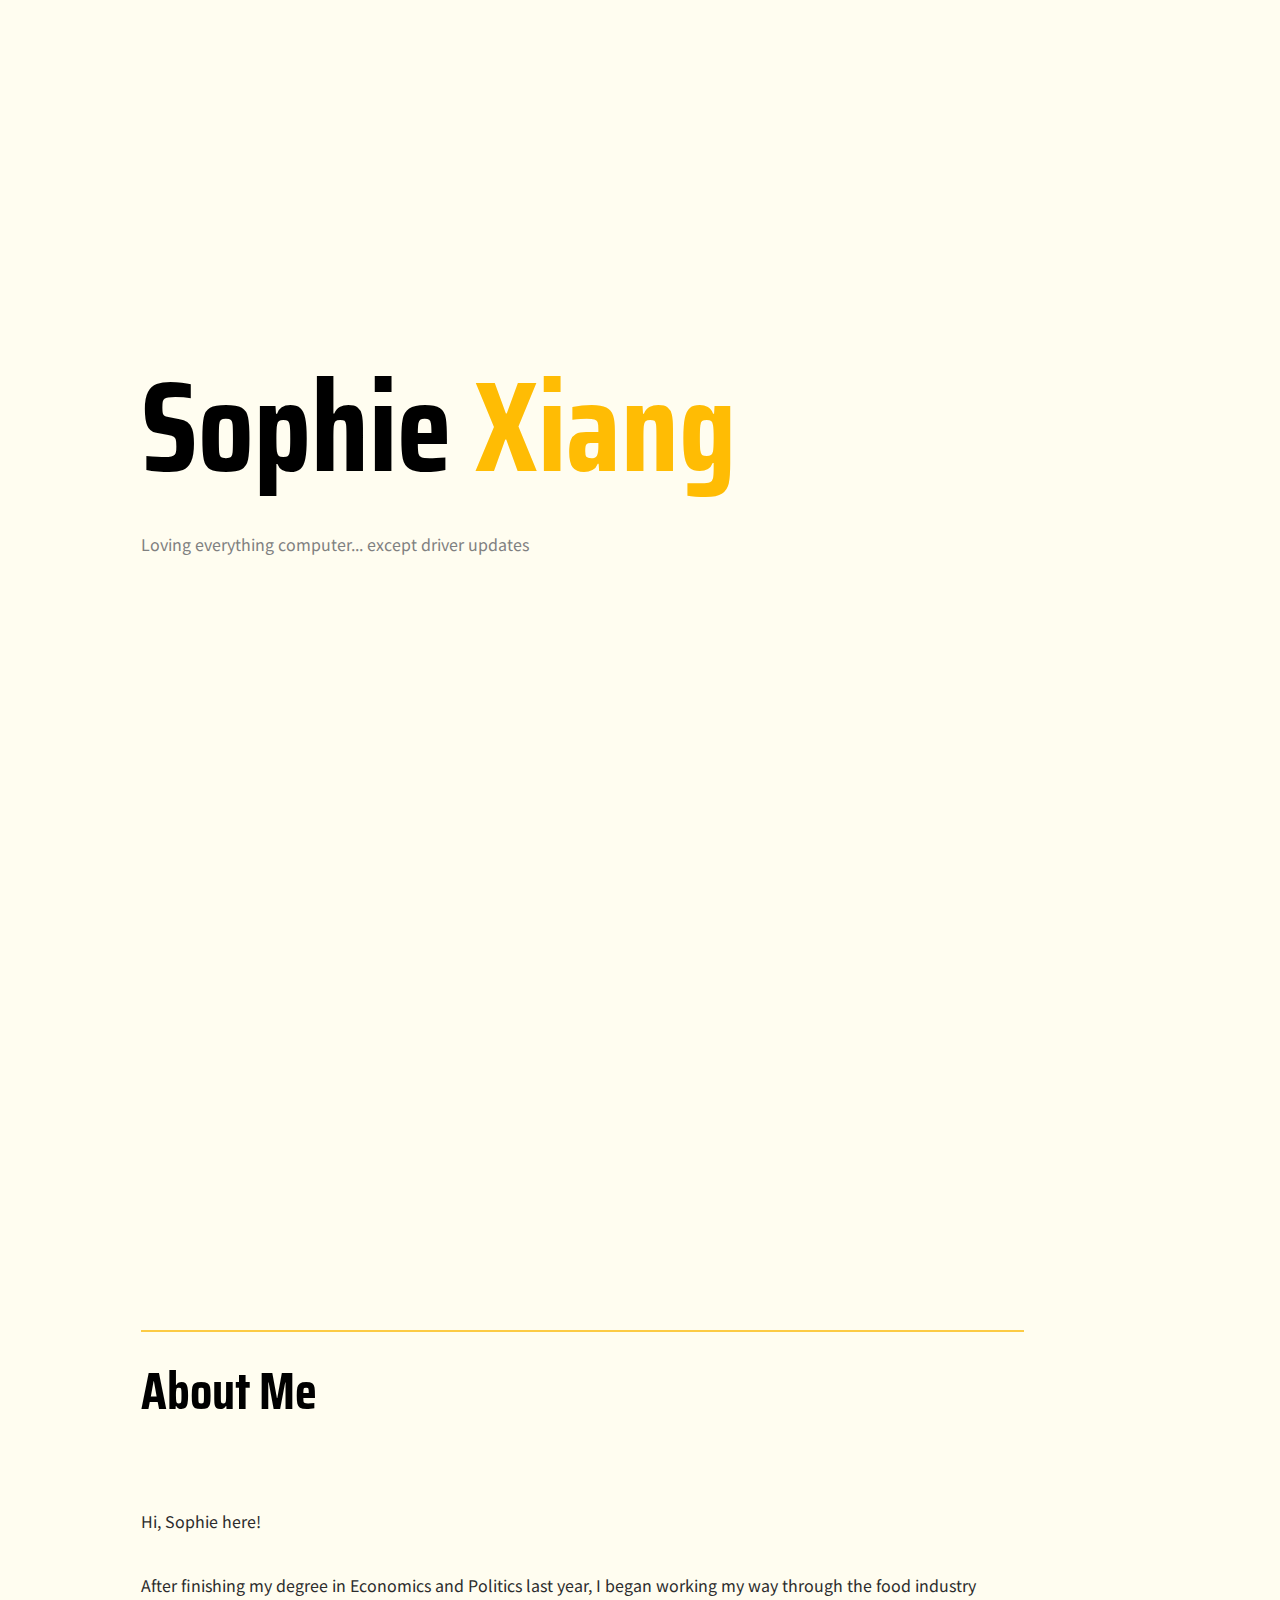
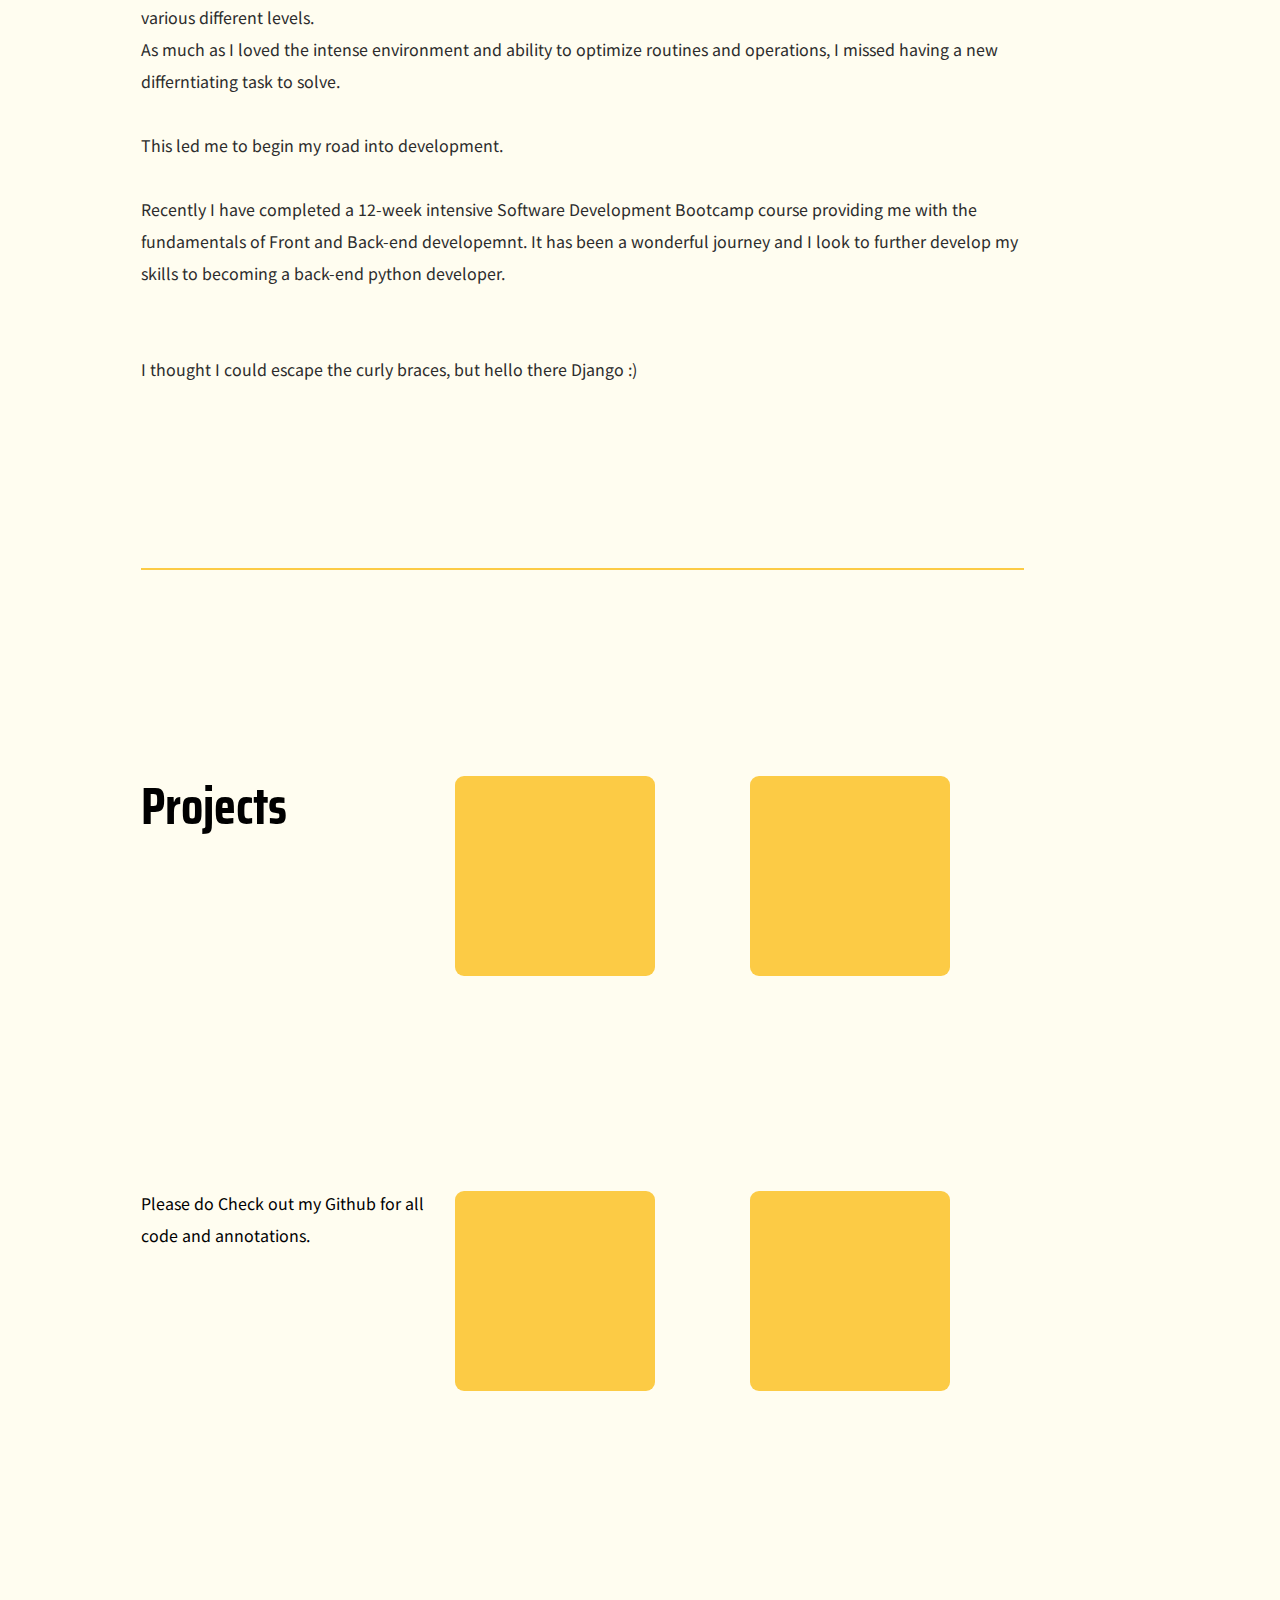
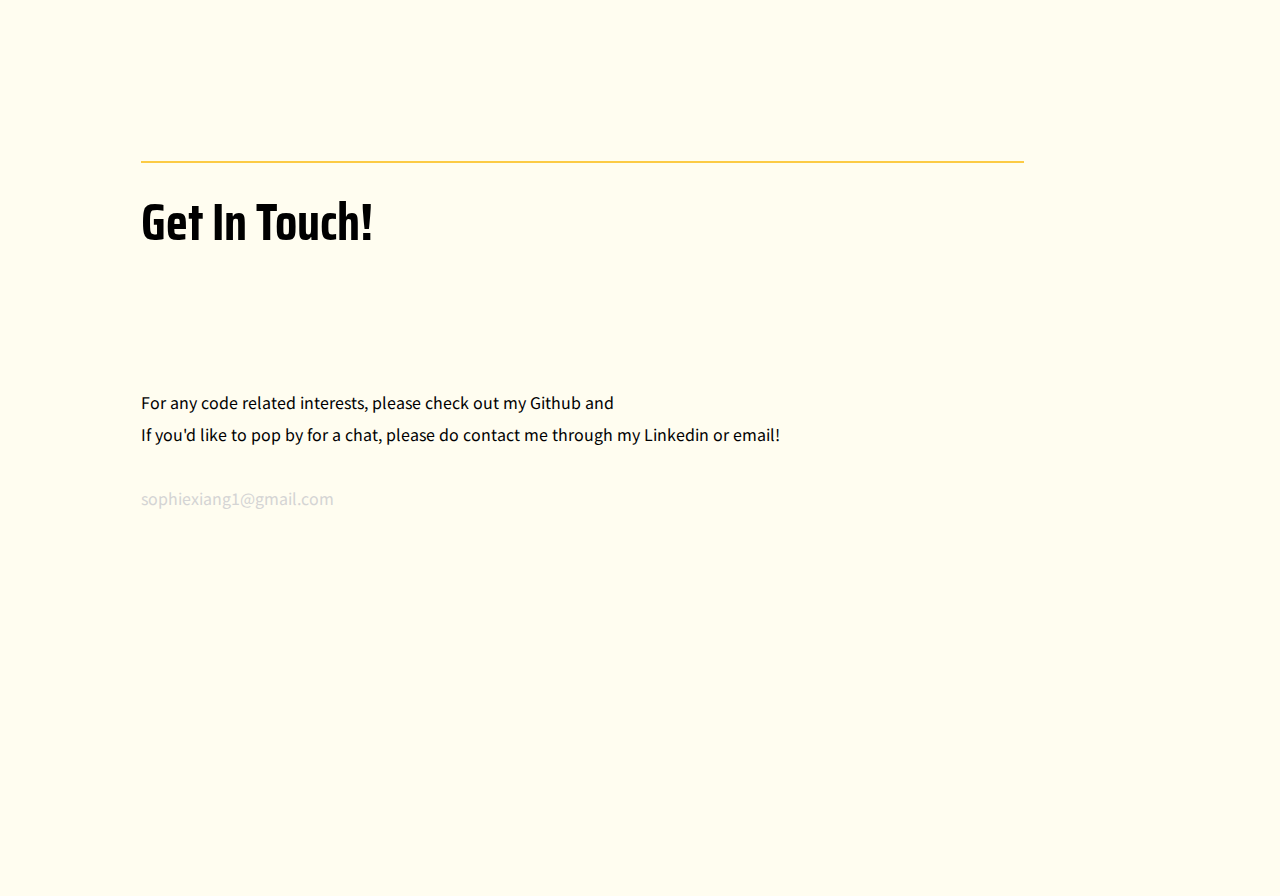
==== index.html @ 94f5b3d6 "Add files via upload" ====
<!DOCTYPE html>
<html lang="en">
<head>
  <meta charset="UTF-8">
  <meta http-equiv="X-UA-Compatible" content="IE=edge">
  <meta name="viewport" content="width=device-width, initial-scale=1.0">
  <link rel="preconnect" href="https://fonts.googleapis.com">
  <link rel="preconnect" href="https://fonts.gstatic.com" crossorigin>
  <link href="https://fonts.googleapis.com/css2?family=Noto+Sans+JP&display=swap" rel="stylesheet">
  <link rel="stylesheet" href="Gitweb.css">
  <link rel="stylesheet" href="https://cdnjs.cloudflare.com/ajax/libs/font-awesome/4.7.0/css/font-awesome.min.css">
  <link href="https://fonts.googleapis.com/css2?family=Saira+Condensed:wght@600&display=swap" rel="stylesheet">
  <title>Sophie Xiang</title>
  <script src = "GitWeb.js"></script>
  <script src="https://smtpjs.com/v3/smtp.js"></script>
</head>

<body>  
  <!--<img src="/Media/Web_software_developer.gif" alt="Websoftware-developer.gif" id="hero"> -->
 
  
  <div id = sidenav>
        <div id = "Empty"></div>
        <a href="#Home-Page" class="menu-icons"><i class="fa fa-home"></i></a>  
        <a href="#About-me" class="menu-icons"><i class="fa fa-qq"></i></a> 
        <a href="#Projects" class="menu-icons"><i class="fa fa-code"></i></a>  
        <a href="#Contact" class="menu-icons"><i class = "fa fa-pencil-square-o"></i></a> 
      
      <div class = "URL-Box">
        <a href ="https://www.linkedin.com/in/sophie-xiang-8aabb31b2/ " class="Url-links" id = "Linkedin" target=”_blank”>
          <img src="Media/LI_In_Bug2.png" alt="Linkedinlogo" >
        </a>
        <a href ="https://github.com/Boredouse" class ="Url-links" target=”_blank”>
          <img src="Media/GitHub_Mark_Light_32px.png" alt="GitHub_Mark_Light_32px.png" >
        </a>
      </div>
  </div>


  <div class="Main-body">
    <div class="blink" id="Home-Page">
      <h1 id ="main-title">Sophie <span id ="last-name">Xiang</span></h1>
      <p class = "subtitle"> Loving everything computer... except driver updates</p>
    </div>


    <div id="About-me">
      <!--<img src="#" alt="#" id ="Photo">-->
      <span class = "title"><h1>About Me</h1></span>
      <p class = "textc">
      </br>
      </br>
      Hi, Sophie here! 
      <br><br>
      After finishing my degree in Economics and Politics last year, I began working my way through the food industry various different levels.<br>
      As much as I loved the intense environment and ability to optimize routines and operations, I missed having a new differntiating task to solve.
      <br><br>
      This led me to begin my road into development.
      <br><br>
      Recently I have completed a 12-week intensive Software Development Bootcamp course providing me with the fundamentals of Front and Back-end developemnt.  
      
      It has been a wonderful journey and I look to further develop my skills to becoming a back-end python developer.
      <br><br><br>
      I thought I could escape the curly braces, but hello there Django :)

     </p>

  </div>
      
  
  
  
  <div id="Projects-Container">
    <span id = "Projects" class = "title" ><h1>Projects</h1></span>
    <a href="https://sophiex.uk/Digital-Clock/" class="Project-Items"><img src = "DigitalClock.png" alt =""> </a>
    <a href="" class="Project-Items"></a>
    <p>Please do Check out my Github for all code and annotations.</p>
    <a href="" class="Project-Items"> </a>
    <a href="" class="Project-Items"></a>
    
  </div>


  <div id="Contact">
     <span class = "title"><h1>Get In Touch!</h1></span>
      <br><br><br>
     <p>
      For any code related interests, please check out my Github and  <br>
      If you'd like to pop by for a chat, please do contact me through my Linkedin or email! <br><br>
      <a href = "mailto: sophiexiang1@gmail.com" class = "subtitle2">sophiexiang1@gmail.com</a>

     </p>
    


   <!-- <form onsubmit = "SendEmail(); reset(); return false">      
      <input name="name" type="text" class="feedback-input" placeholder="Name" required/>   
      <input name="email" type="text" class="feedback-input" placeholder="Email" required />
      <textarea name="text" class="feedback-input" placeholder=":)"></textarea>
      <input type="submit" value="SUBMIT"/>
    </form>
    </form>
  -->

</div>
  </div>


</body>
</html>
---- Gitweb.css ----
body{
  font-family: 'Noto Sans JP', sans-serif !important;
  padding: 0px 0px 0px 0px;
  margin:0px 0px 0px 0px;
  background:#fffdf0;
  overflow-x: hidden;
  line-height: 200%;
}


/* Nav section */ 


#sidenav{
  justify-content: space-evenly;
  background-color: transparent;
  padding-top: 20px;
  height: 100%;
  width: 5%;
  position: fixed;
  top:0;
  left:0;
  background:#f7c439; /* #f1ca5f*/
  overflow:hidden;
  text-decoration: none;
  text-align: center;
  color:white;
  z-index: 0;
  /* transition: 1s;
  transform: translateX(-100%); /* Use 100% */
  
}

.menu-icons{
  margin-top: 60px;
  padding: 10px 10px 10px 10px;
  font-size: 17px;
  color: #818181;
  display: block;
  color:white;
  transition: transform .2s;

}
#Empty{
  padding-top:70px;
}
.menu-icons:hover {
  cursor: pointer;
  transform:scale(1.2);
}

#first{
  margin-top: 100px;
}

.URL-Box {
  padding-top: 300px;
  padding-bottom: 0px;
}



/* #linkedin{
  -webkit-filter: invert(100%); 
  
} */

/* scroll bar */ 

::-webkit-scrollbar {
  width: 10px;
}

::-webkit-scrollbar-track {
  box-shadow: inset 0 0 5px grey;
  border-radius: 7px;
}

::-webkit-scrollbar-thumb {
  background: rgb(209, 209, 209); 
  border-radius: 10px;
}

::-webkit-scrollbar-thumb:hover {
  background:rgb(185, 185, 185); 
} 

/* Main section */

.Main-body{
  margin-left: 14%;
  margin-right: 9%;
  background-color: transparent;
  height: 230vh;
  padding-left: 11%;
  padding-right: 11%;
  padding-top: 4%;

}

.Main-body > * {
  height: 40%;
  margin-bottom: 20%;
  margin-top: 20%;
  padding-top: 1%;
  
}


.textc {
  color: #2c2c2c;
  font-size: 1em;
}

/* Home Page */

#Home-Page {
 margin-top: 30%;
}

#main-title{
  font-size: 8em;
  font-family: 'Saira Condensed', sans-serif !important;

}

#last-name{
  color:#ffbc04;
}

.subtitle{
  color:grey;
}
.subtitle2{
  color:rgb(212, 212, 212);
  text-decoration:dotted;
}

.title {
  font-size:2vmax;
  color:#000000;
  font-family: 'Saira Condensed', sans-serif !important;
}

/* About me */
#About-me {
  border-top: 2px solid rgb(252, 203, 69);
  border-bottom: 2px solid rgb(252, 203, 69);
}

#Photo{
  position:absolute;
  height:70%;
  width: 25%;
}



/* Projects */

#Projects{
 
}

#Projects-Container {
  display: grid;
  gap: 3px;
  grid-template-columns: repeat(3, 33%);


}

.Project-Items{
  background-color:rgb(255, 217, 112);
  transition: transform .2s;
  margin:20px;
  border-radius: 9px;
  text-decoration:none;
  max-height: 300px;
  max-width: 300px;
  text-decoration: none;
  text-align: center;

}

.Project-Items:nth-child(4){
  visibility: hidden;
}

.Project-Items:hover{
    transform: scale(1.2);
    box-shadow: 2px 5px #ffffff;
}




/* Contact Me*/
#Contact {
  border-top: 2px solid rgb(252, 203, 69);
  height: 35%;
  
}

#Contact.title{
  text-align: center;
}

/* .feedback-input {
  color:rgb(0, 0, 0);
  font-weight:500;
  font-size: 18px;
  border-radius: 5px;
  line-height: 22px;
  background-color: transparent;
  border:2px solid rgb(252, 203, 69);
  transition: all 0.3s;
  padding: 13px;
  margin-bottom: 15px;
  width:100%;
  box-sizing: border-box;
  outline:0;
}

.feedback-input:focus { border:2px solid rgb(252, 203, 69) }

textarea {
  height: 150px;image.pngimage.png
  line-height: 150%;
  resize:vertical;
}

[type="submit"] {
  width: 100%;
  background:rgb(255, 211, 88);
  border-radius:5px;
  border:0;
  cursor:pointer;
  color:white;
  font-size:24px;
  padding-top:10px;
  padding-bottom:10px;
  transition: all 0.3s;
  margin-top:-4px;
  font-weight:700;
}
[type="submit"]:hover { background:rgb(255, 195, 31) }

*/

@media screen and (max-width: 1280px ),
       screen and (max-height: 800px) {
   
  #sidenav{
    position: absolute;
    left: -15%;
  }
  .Main-body{
    margin-left: 0%;
  }
  .Project-Items{
    background-color:rgb(252, 203, 69);
    transition: transform .2s;
    margin:20px;
    border-radius: 9px;
    text-decoration:none;
    min-height:100px;
    min-width:100px;
    max-height: 200px;
    max-width: 200px;
  
  
  }

  }
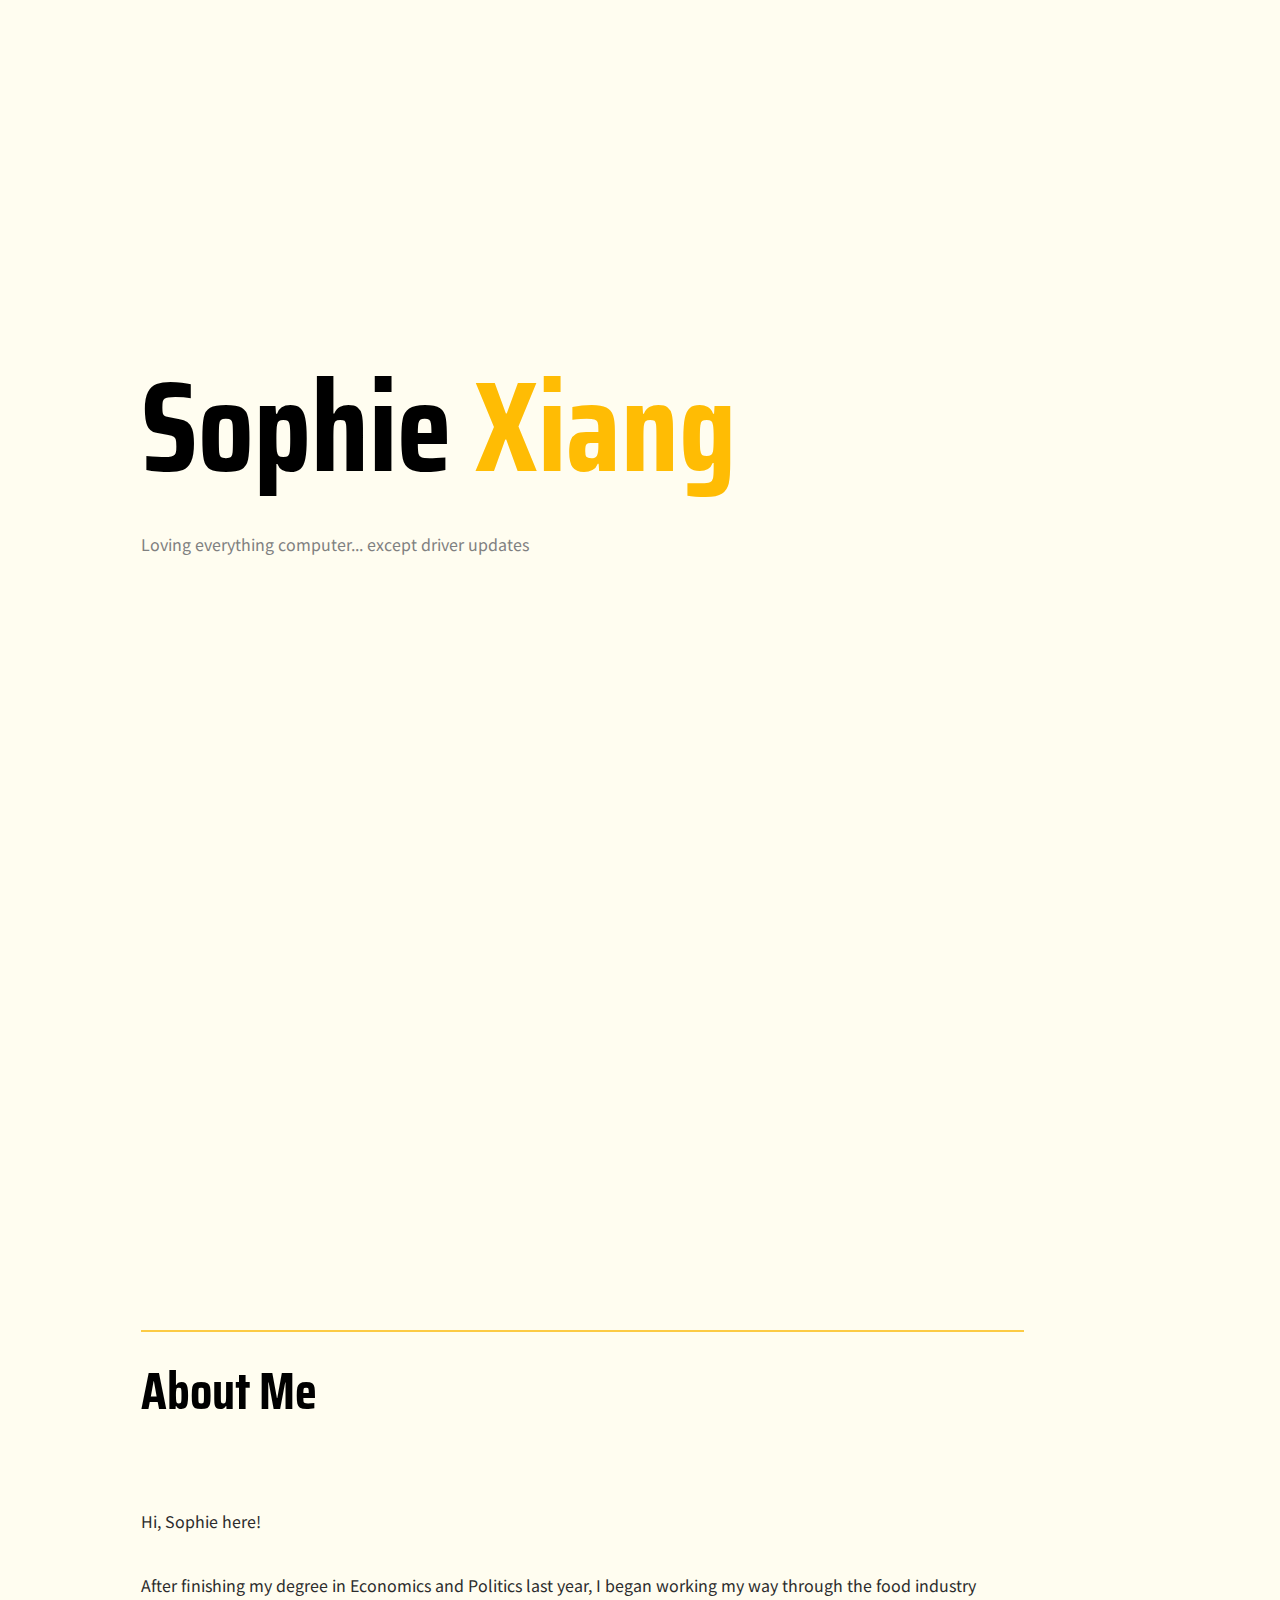
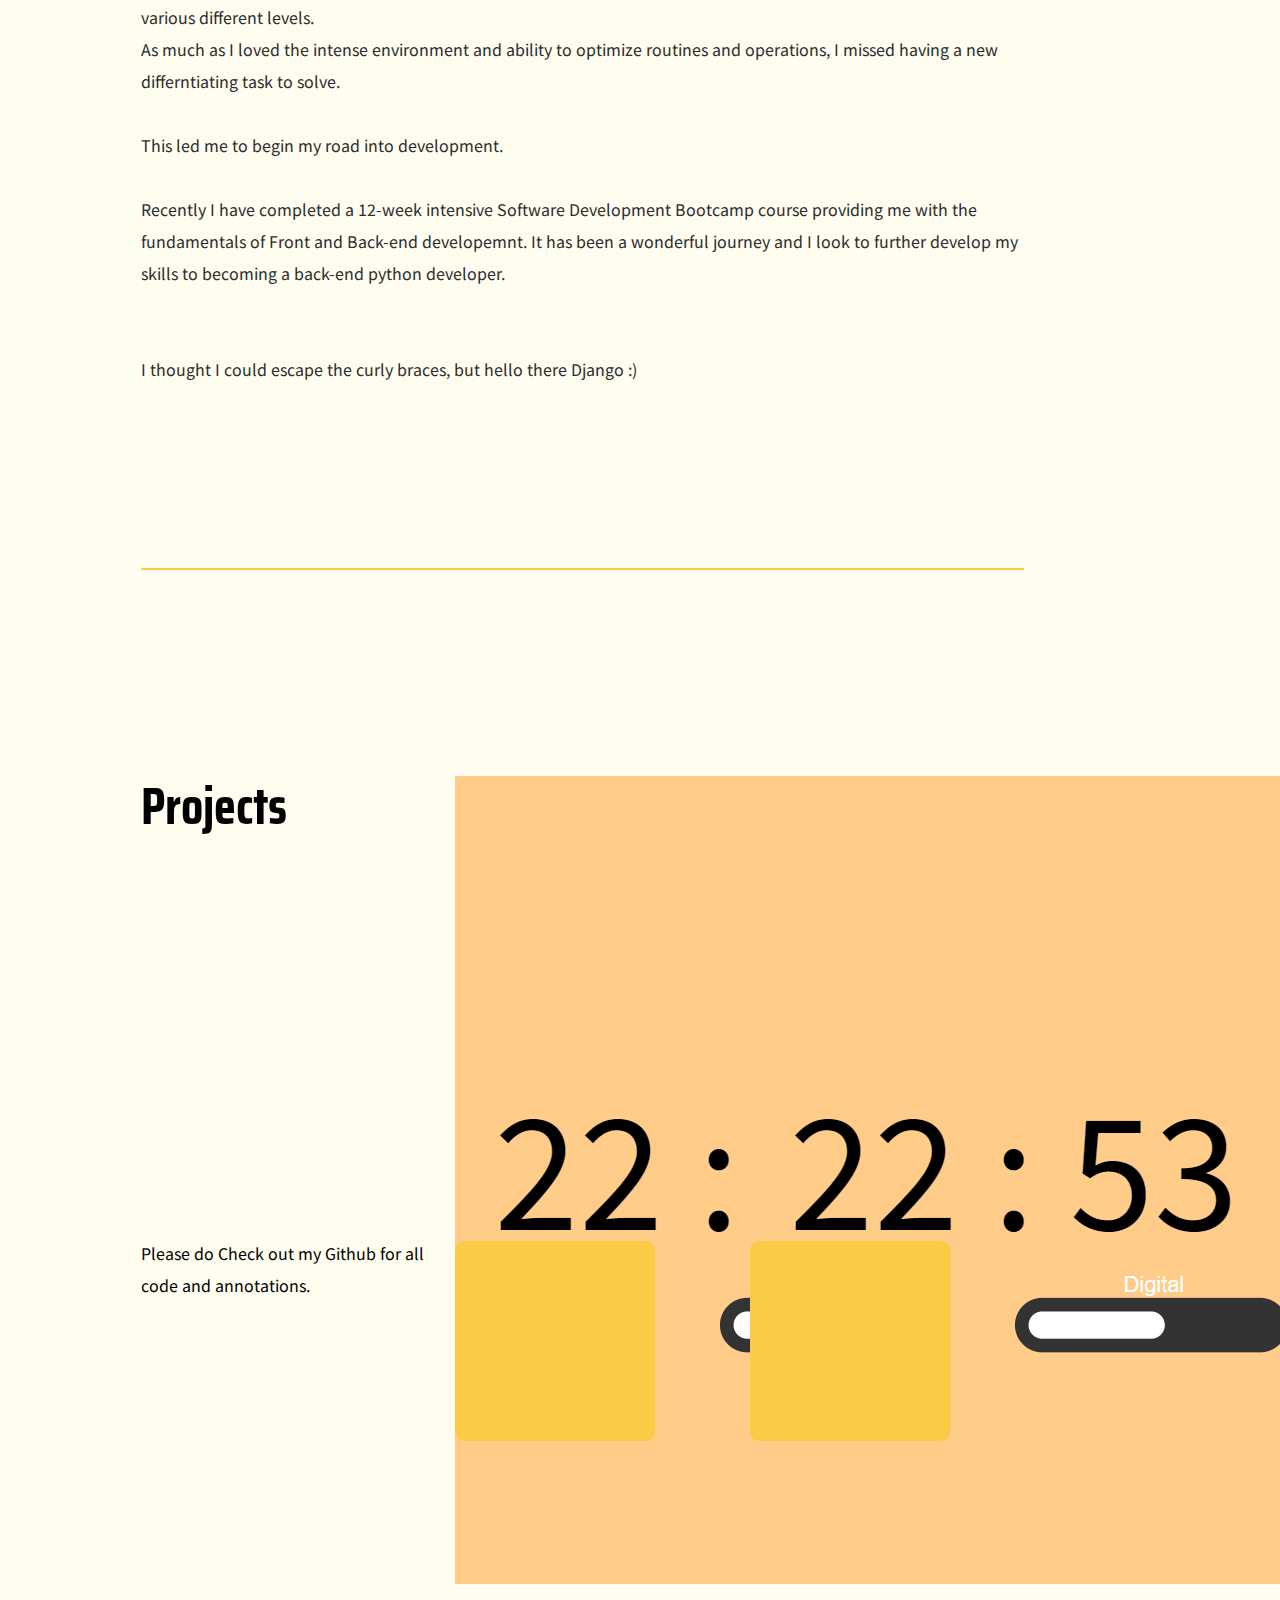
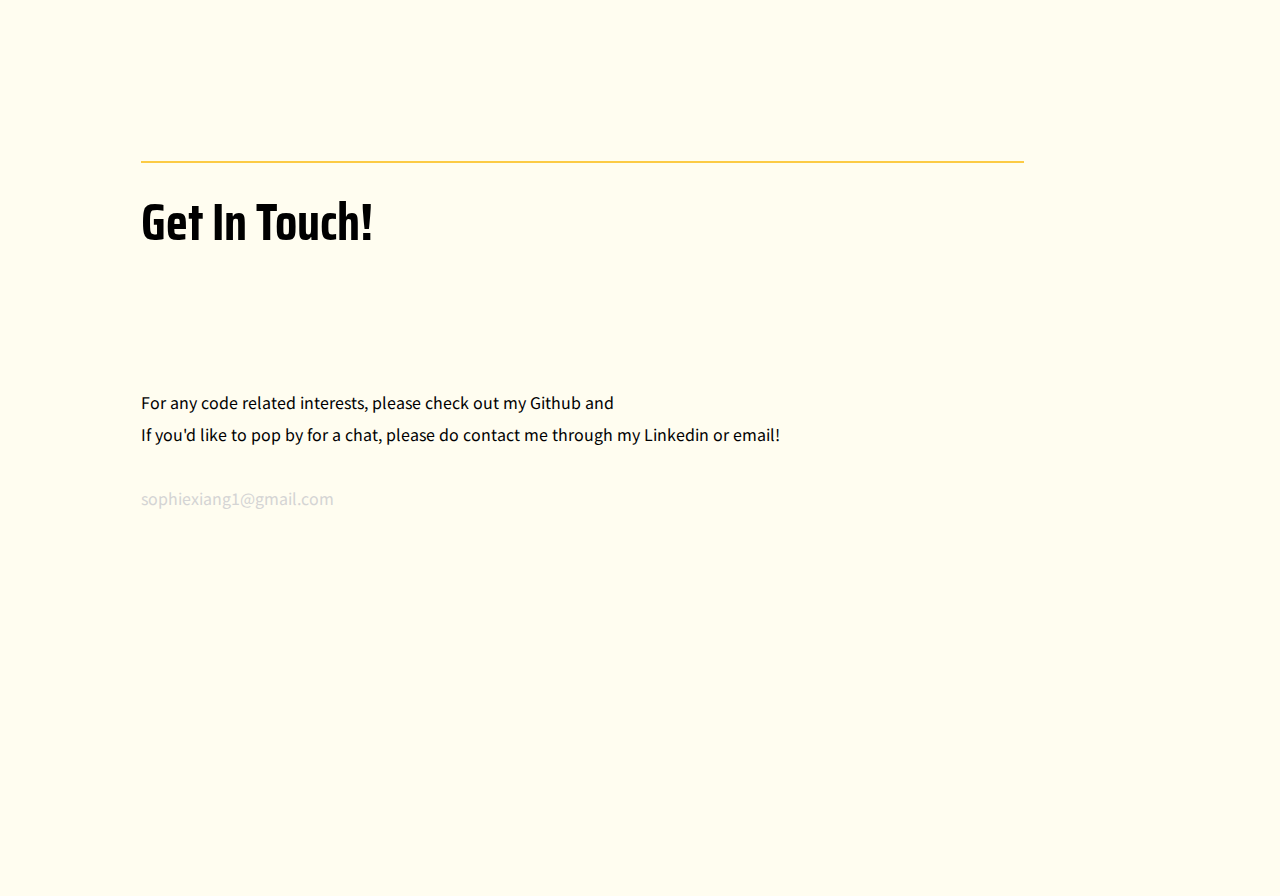
==== commit f97fdebb: "Update index.html" ====
--- a/index.html
+++ b/index.html
@@ -73,7 +73,7 @@
   <div id="Projects-Container">
     <span id = "Projects" class = "title" ><h1>Projects</h1></span>
     <a href="https://sophiex.uk/Digital-Clock/" class="Project-Items"><img src = "DigitalClock.png" alt =""> </a>
-    <a href="" class="Project-Items"></a>
+    <a href="" class="Project-Items"><img src = "DigitalClock.png" alt ="ExpTracker.png"></a>
     <p>Please do Check out my Github for all code and annotations.</p>
     <a href="" class="Project-Items"> </a>
     <a href="" class="Project-Items"></a>
@@ -107,4 +107,4 @@
 
 
 </body>
-</html>+</html>
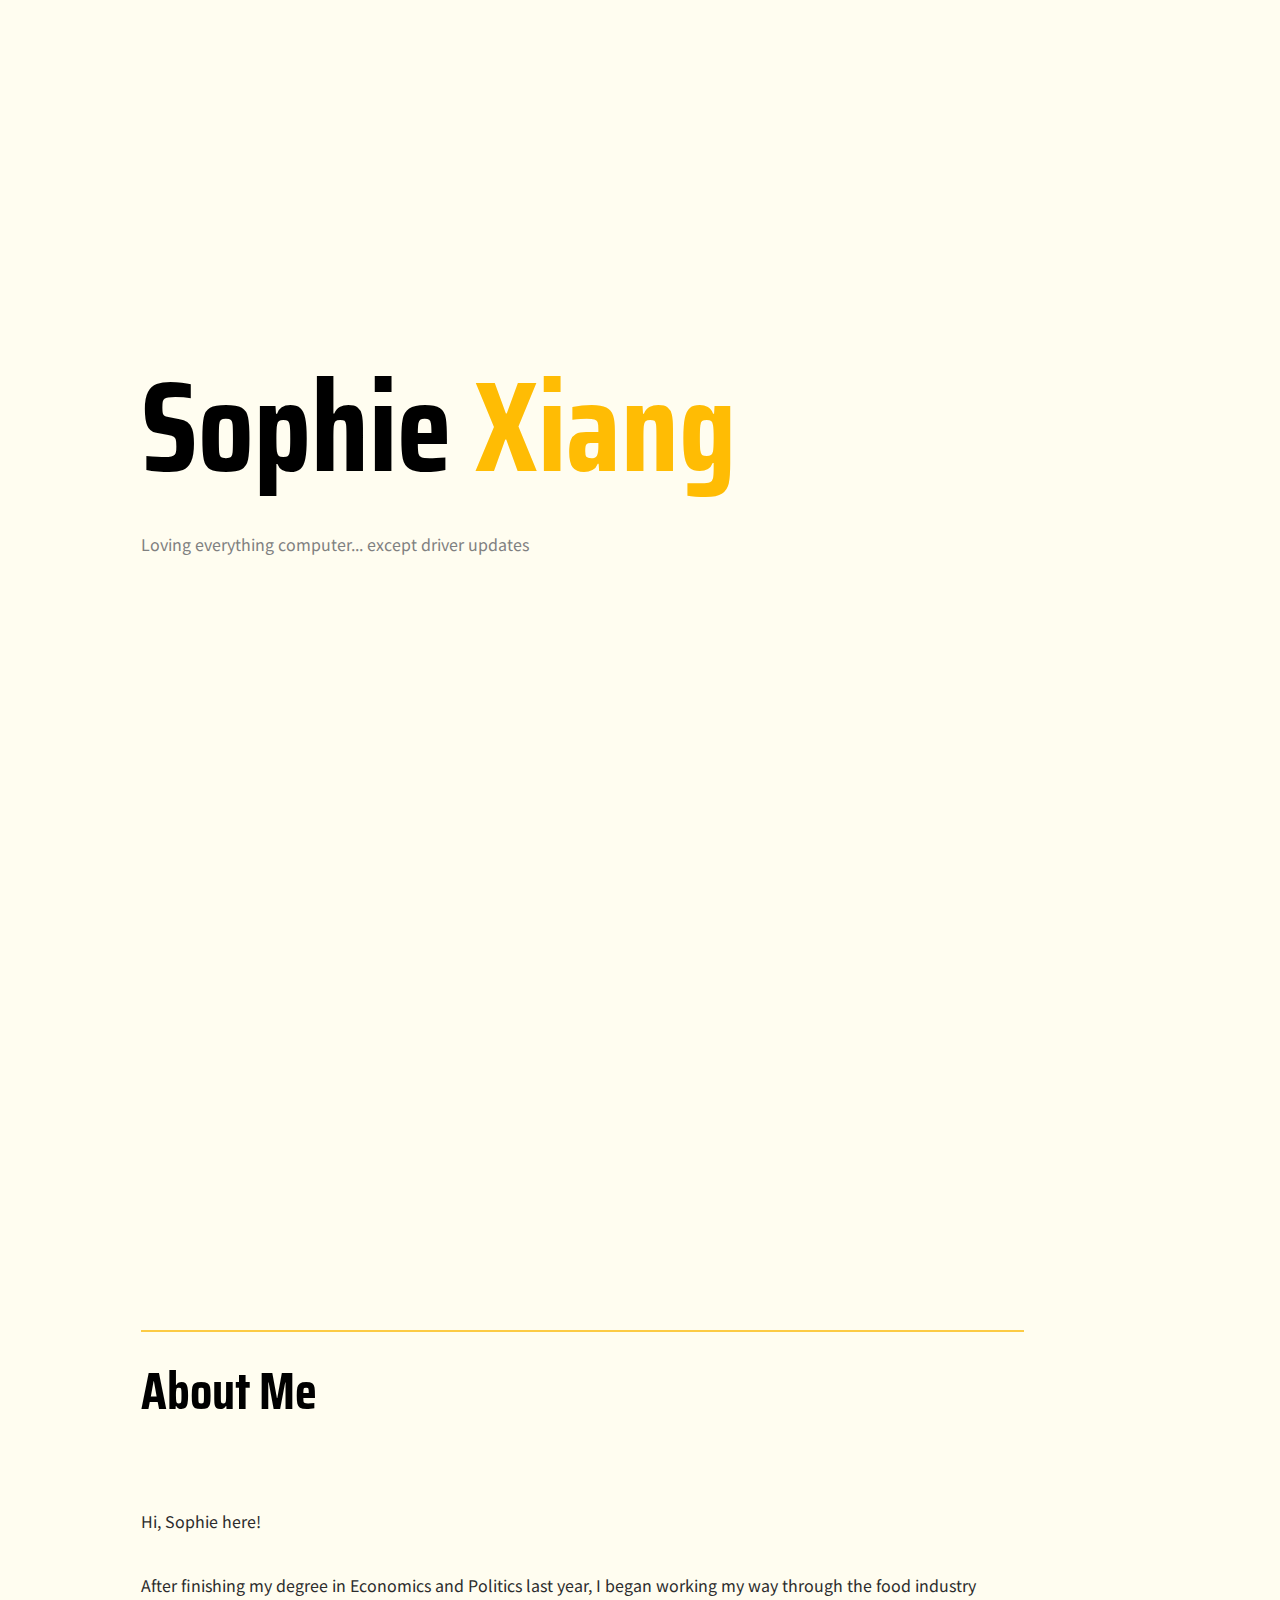
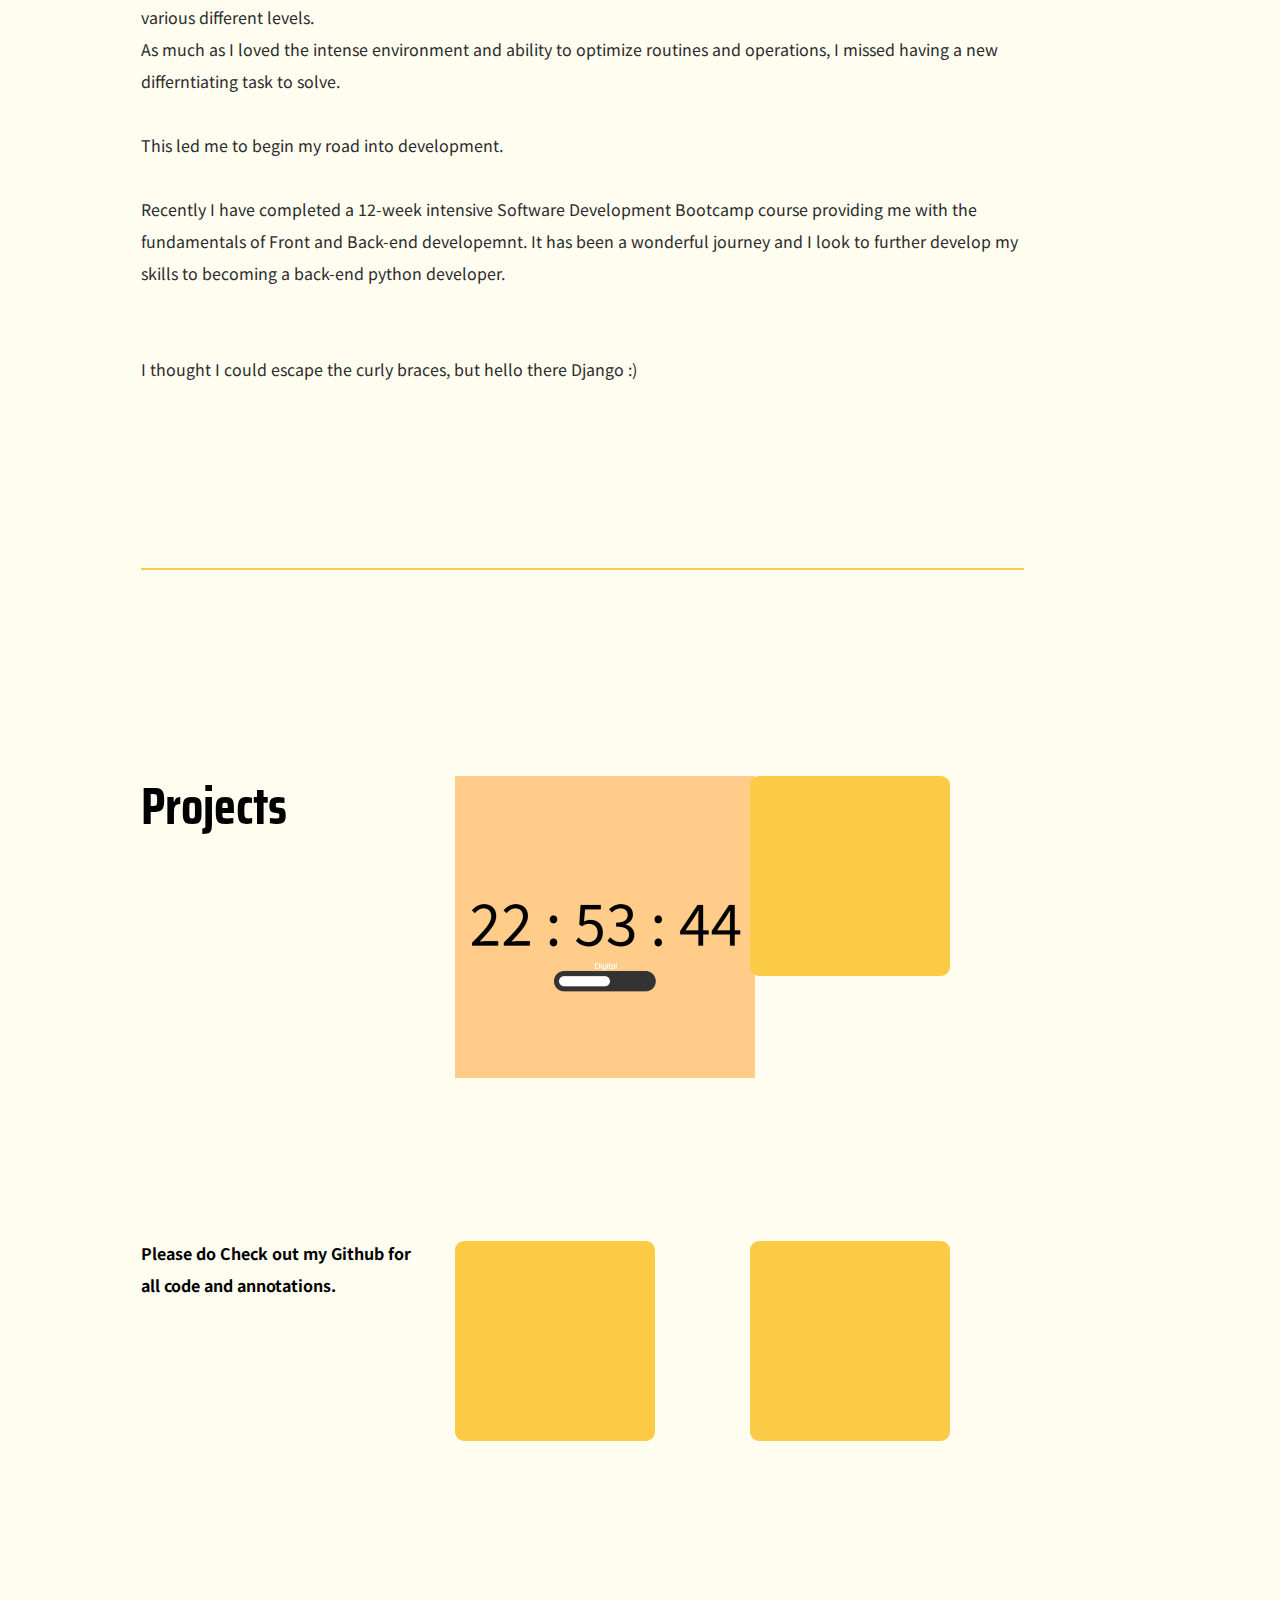
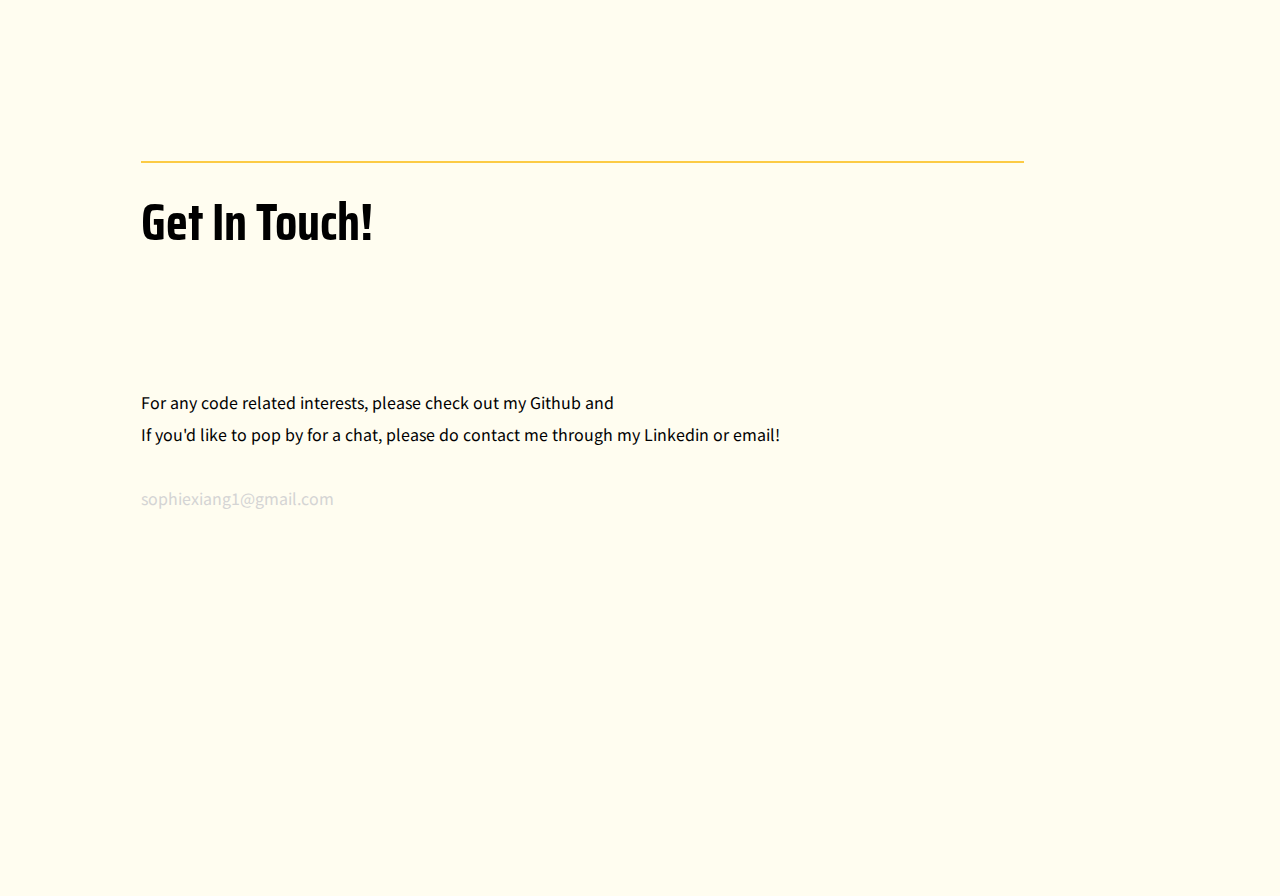
==== commit 99d92264: "Add files via upload" ====
--- a/index.html
+++ b/index.html
@@ -16,9 +16,7 @@
 </head>
 
 <body>  
-  <!--<img src="/Media/Web_software_developer.gif" alt="Websoftware-developer.gif" id="hero"> -->
- 
-  
+
   <div id = sidenav>
         <div id = "Empty"></div>
         <a href="#Home-Page" class="menu-icons"><i class="fa fa-home"></i></a>  
@@ -28,10 +26,10 @@
       
       <div class = "URL-Box">
         <a href ="https://www.linkedin.com/in/sophie-xiang-8aabb31b2/ " class="Url-links" id = "Linkedin" target=”_blank”>
-          <img src="Media/LI_In_Bug2.png" alt="Linkedinlogo" >
+          <img src="LI_In_Bug2.png" alt="Linkedinlogo" >
         </a>
         <a href ="https://github.com/Boredouse" class ="Url-links" target=”_blank”>
-          <img src="Media/GitHub_Mark_Light_32px.png" alt="GitHub_Mark_Light_32px.png" >
+          <img src="GitHub_Mark_Light_32px.png" alt="GitHublogo" >
         </a>
       </div>
   </div>
@@ -72,9 +70,9 @@
   
   <div id="Projects-Container">
     <span id = "Projects" class = "title" ><h1>Projects</h1></span>
-    <a href="https://sophiex.uk/Digital-Clock/" class="Project-Items"><img src = "DigitalClock.png" alt =""> </a>
-    <a href="" class="Project-Items"><img src = "DigitalClock.png" alt ="ExpTracker.png"></a>
-    <p>Please do Check out my Github for all code and annotations.</p>
+    <a href="https://sophiex.uk/Digital-Clock/" class="Project-Items"><img src = "DigitalClock2.png" alt =""> </a>
+    <a href="" class="Project-Items"></a>
+    <p><b>Please do Check out my Github for all code and annotations.</b></p>
     <a href="" class="Project-Items"> </a>
     <a href="" class="Project-Items"></a>
     
@@ -107,4 +105,4 @@
 
 
 </body>
-</html>
+</html>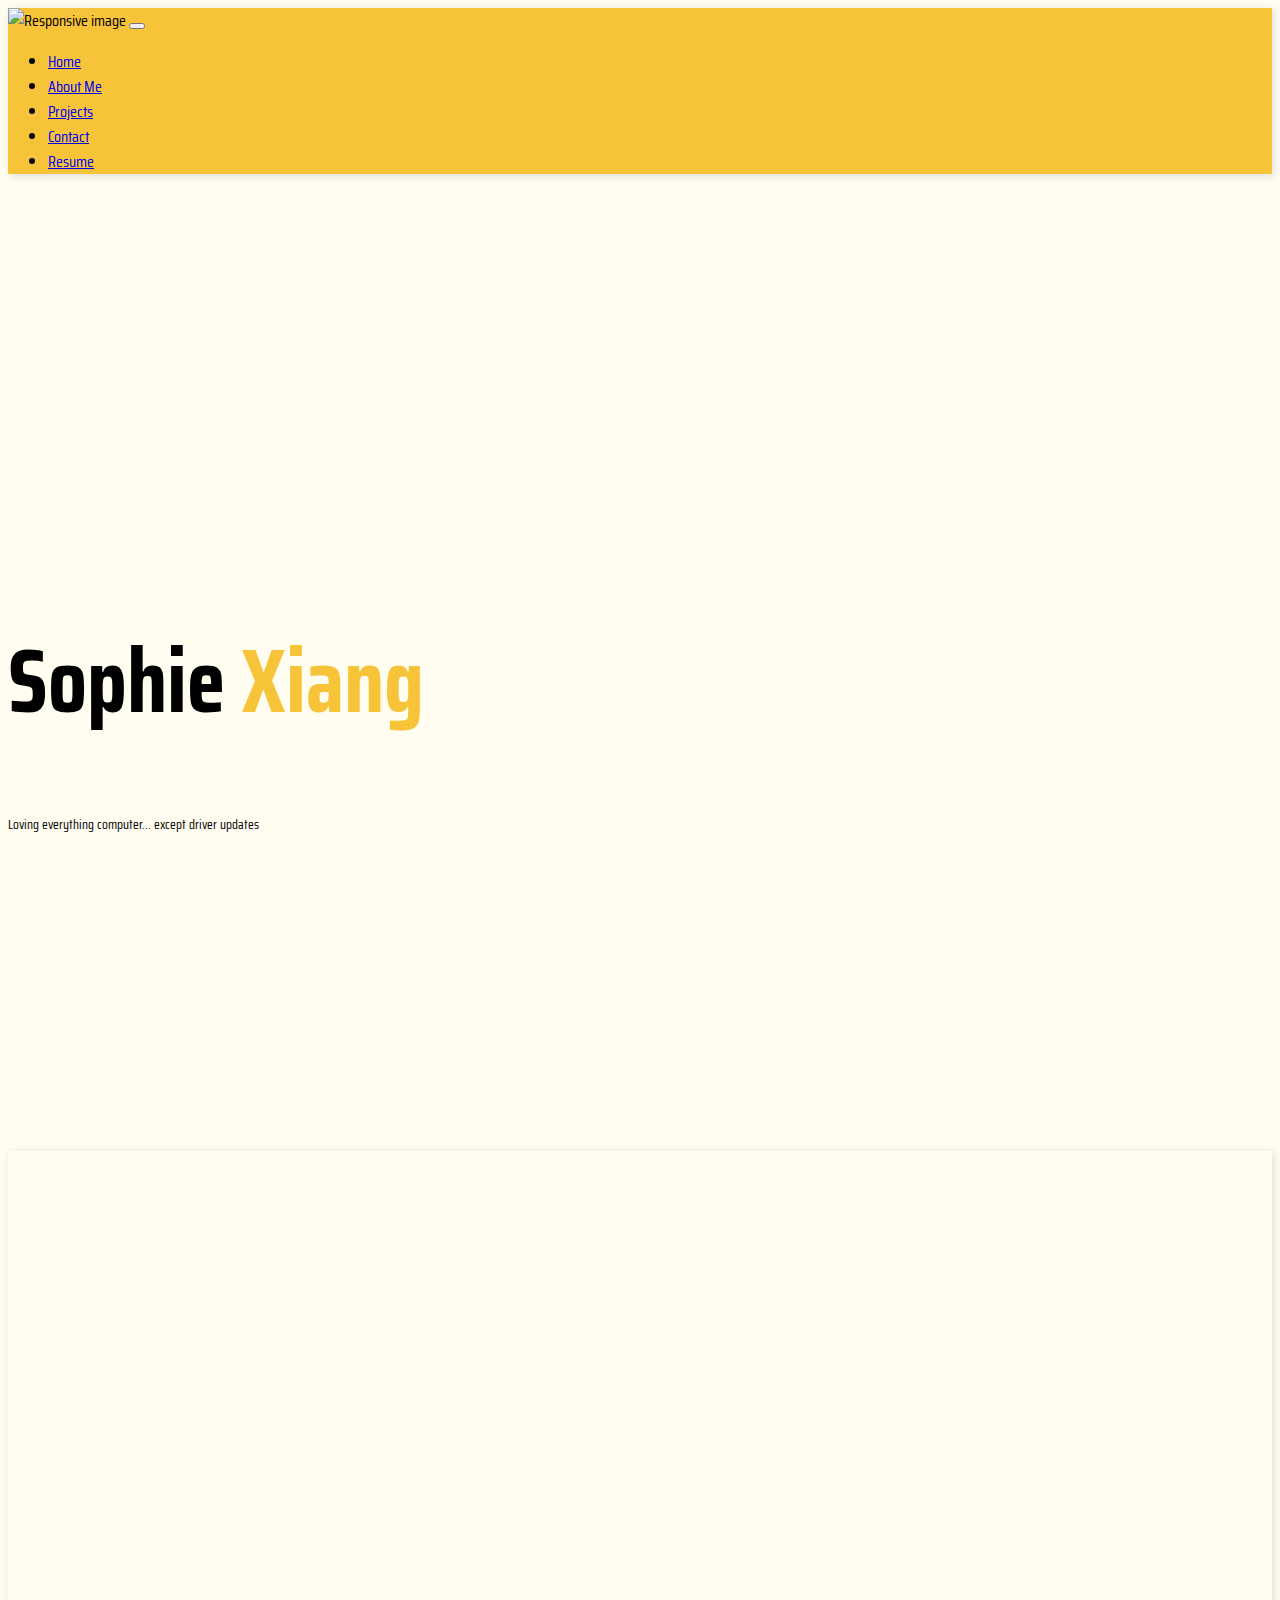
==== commit 5cf61cb2: "Add files via upload" ====
--- a/index.html
+++ b/index.html
@@ -1,108 +1,235 @@
 <!DOCTYPE html>
 <html lang="en">
-<head>
-  <meta charset="UTF-8">
-  <meta http-equiv="X-UA-Compatible" content="IE=edge">
-  <meta name="viewport" content="width=device-width, initial-scale=1.0">
-  <link rel="preconnect" href="https://fonts.googleapis.com">
-  <link rel="preconnect" href="https://fonts.gstatic.com" crossorigin>
-  <link href="https://fonts.googleapis.com/css2?family=Noto+Sans+JP&display=swap" rel="stylesheet">
-  <link rel="stylesheet" href="Gitweb.css">
-  <link rel="stylesheet" href="https://cdnjs.cloudflare.com/ajax/libs/font-awesome/4.7.0/css/font-awesome.min.css">
-  <link href="https://fonts.googleapis.com/css2?family=Saira+Condensed:wght@600&display=swap" rel="stylesheet">
-  <title>Sophie Xiang</title>
-  <script src = "GitWeb.js"></script>
-  <script src="https://smtpjs.com/v3/smtp.js"></script>
-</head>
-
-<body>  
-
-  <div id = sidenav>
-        <div id = "Empty"></div>
-        <a href="#Home-Page" class="menu-icons"><i class="fa fa-home"></i></a>  
-        <a href="#About-me" class="menu-icons"><i class="fa fa-qq"></i></a> 
-        <a href="#Projects" class="menu-icons"><i class="fa fa-code"></i></a>  
-        <a href="#Contact" class="menu-icons"><i class = "fa fa-pencil-square-o"></i></a> 
-      
-      <div class = "URL-Box">
-        <a href ="https://www.linkedin.com/in/sophie-xiang-8aabb31b2/ " class="Url-links" id = "Linkedin" target=”_blank”>
-          <img src="LI_In_Bug2.png" alt="Linkedinlogo" >
-        </a>
-        <a href ="https://github.com/Boredouse" class ="Url-links" target=”_blank”>
-          <img src="GitHub_Mark_Light_32px.png" alt="GitHublogo" >
-        </a>
-      </div>
-  </div>
-
-
-  <div class="Main-body">
-    <div class="blink" id="Home-Page">
-      <h1 id ="main-title">Sophie <span id ="last-name">Xiang</span></h1>
-      <p class = "subtitle"> Loving everything computer... except driver updates</p>
+  <head>
+    <meta charset="UTF-8" />
+    <meta http-equiv="X-UA-Compatible" content="IE=edge" />
+    <meta
+      name="viewport"
+      content="width=device-width, initial-scale=1 mt-1.0"
+    />
+    <!-- Boostrap-->
+    <link
+      href="https://cdn.jsdelivr.net/npm/bootstrap@5.2.3/dist/css/bootstrap.min.css"
+      rel="stylesheet"
+      integrity="sha384-rbsA2VBKQhggwzxH7pPCaAqO46MgnOM80zW1RWuH61DGLwZJEdK2Kadq2F9CUG65"
+      crossorigin="anonymous"
+    />
+    <!--Bootstrap Icons-->
+    <link
+      rel="stylesheet"
+      href="https://cdn.jsdelivr.net/npm/bootstrap-icons@1.10.3/font/bootstrap-icons.css"
+    />
+    <!--Fonts -->
+    <link rel="preconnect" href="https://fonts.googleapis.com" />
+    <link rel="preconnect" href="https://fonts.gstatic.com" crossorigin />
+    <link
+      href="https://fonts.googleapis.com/css2?family=Saira+Condensed:wght@300;400;500;600;700&display=swap"
+      rel="stylesheet"
+    />
+    <!--CSS-->
+    <link rel="stylesheet" href="style.css" />
+    <!--Bootstrap JS-->
+    <script
+      src="https://cdn.jsdelivr.net/npm/bootstrap@5.2.3/dist/js/bootstrap.bundle.min.js"
+      integrity="sha384-kenU1KFdBIe4zVF0s0G1M5b4hcpxyD9F7jL+jjXkk+Q2h455rYXK/7HAuoJl+0I4"
+      crossorigin="anonymous"></script>
+    <!-- JS - Defer as elements were returning as null-->
+    <script src = "script.js" defer></script>
+    <!-- Title-->
+    <title>Sophie Xiang</title>
+  </head>
+
+
+
+  <body style="background: #fffdf0">
+    <!-- Nav bar -->
+    <nav
+      class="navbar navbar-expand-md position-relative "
+      style="background: #f7c439"
+    >
+      <div class="container">
+        <!-- Logo -->
+        <img
+          src="/Bootstrap-webpage/media/Sophie-logo-embelm.png"
+          class="img-fluid fade-in"
+          width="7%"
+          alt="Responsive image"
+        />
+
+        <!-- Collapse button -->
+        <button
+          class="navbar-toggler"
+          data-bs-toggle="collapse"
+          data-bs-target="#navbarNav"
+          aria-controls="navbarNav"
+          aria-label="expand navigation"
+        >
+          <span class="navbar-toggler-icon"></span>
+        </button>
+
+        <!--internal links starts on rhs of nav bar-->
+        <div class="collapse navbar-collapse me-auto " id="navbarNav">
+          <!-- Navbar links - starts on rhs -->
+          <ul class="navbar-nav ms-auto fade-in">
+            <li class="nav-item">
+              <a href="#Home" class="nav-link">Home</a>
+            </li>
+            <li class="nav-item">
+              <a href="#About-me" class="nav-link">About Me</a>
+            </li>
+            <li class="nav-item">
+              <a href="#Projects" class="nav-link">Projects</a>
+            </li>
+            <li class="nav-item">
+              <a href="#Contact" class="nav-link">Contact</a>
+            </li>
+            <li class="nav-item">
+              <a
+                href="/Bootstrap-webpage/media/Sophie-Xiang-CV.pdf"
+                class="nav-link"
+                target="”_blank”"
+                ><span>Resume</span></a
+              >
+            </li>
+          </ul>
+        </div>
+      </div>
+    </nav>
+
+    <!-- Main body -->
+
+    <!--Title Page/Home-->
+    <div class="container-sm mt-lg-3 text-end " id="Home">
+      <h1 class="main-title">Sophie <span id="last-name">Xiang</span></h1>
+      <small class="text-muted fade-in">
+        Loving everything computer... except driver updates
+      </small>
     </div>
 
-
-    <div id="About-me">
-      <!--<img src="#" alt="#" id ="Photo">-->
-      <span class = "title"><h1>About Me</h1></span>
-      <p class = "textc">
-      </br>
-      </br>
-      Hi, Sophie here! 
-      <br><br>
-      After finishing my degree in Economics and Politics last year, I began working my way through the food industry various different levels.<br>
-      As much as I loved the intense environment and ability to optimize routines and operations, I missed having a new differntiating task to solve.
-      <br><br>
-      This led me to begin my road into development.
-      <br><br>
-      Recently I have completed a 12-week intensive Software Development Bootcamp course providing me with the fundamentals of Front and Back-end developemnt.  
-      
-      It has been a wonderful journey and I look to further develop my skills to becoming a back-end python developer.
-      <br><br><br>
-      I thought I could escape the curly braces, but hello there Django :)
-
-     </p>
-
-  </div>
-      
-  
-  
-  
-  <div id="Projects-Container">
-    <span id = "Projects" class = "title" ><h1>Projects</h1></span>
-    <a href="https://sophiex.uk/Digital-Clock/" class="Project-Items"><img src = "DigitalClock2.png" alt =""> </a>
-    <a href="" class="Project-Items"></a>
-    <p><b>Please do Check out my Github for all code and annotations.</b></p>
-    <a href="" class="Project-Items"> </a>
-    <a href="" class="Project-Items"></a>
+    <!-- About me-->
+    <div class="bg-white ">
+      <div class="container-sm mt-lg-3" id="About-me">
+        <!--<h1 class="title text-md-center"><span class="badge bg-white text-warning ">About Me</span></h1>-->
+        <div class="row ">
+          <div class="col fade-in">
+            <h2>Get to know me!</h2>
+            <br /><br />
+            Hi, Sophie here!
+            <br /><br />
+            After finishing my degree in Economics and Politics last year, I
+            have been looking for a new passion. As much as I enjoy intense
+            environments and optimizing routines, I missed having the creative
+            freedom to reach a new solution.
+            <br /><br />
+            Hippity hoppity, here comes coding adverts!
+            <br /><br />
+            Having completed a 12-week intensive bootcamp in web/software
+            development - lacking a coding background, I can defintely say my
+            brain was fried to say the least!
+            <br /><br />
+            Its been a steady journey so far, and I hope to further develop my
+            skills through the coming years so I can build my own app one day
+            with my friends.
+            <br /><br /><br />
+
+            For any code related interests, please check out my
+            <a href="https://github.com/Boredouse" class="link-dark"
+              ><i class="bi bi-github"></i
+            ></a>
+            and <br />
+            If you'd like to pop by for a chat, please do contact me through my
+            <a href="https://www.linkedin.com/in/sophie-xiang-8aabb31b2/"
+              ><i class="bi bi-linkedin"></i
+            ></a>
+            or
+            <a href="mailto: sophiexiang1@gmail.com" class="subtitle2"
+              ><i class="bi bi-envelope-open-fill" class="link-light"></i
+            ></a>
+            <br /><br />
+          </div>
+
+          <!--skills-->
+          <div class="col me-1 mt-1 fade-in">
+            <h2>Skills</h2>
+            <br /><br />
+            <button type="button" class="btn btn-outline-warning me-1 mt-1">
+              HTML
+            </button>
+            <button type="button" class="btn btn-outline-warning me-1 mt-1">
+              CSS
+            </button>
+            <button type="button" class="btn btn-outline-warning me-1 mt-1">
+              Javascript
+            </button>
+            <button type="button" class="btn btn-outline-warning me-1 mt-1">
+              Bootstrap 5
+            </button>
+            <button type="button" class="btn btn-outline-warning me-1 mt-1">
+              SQL
+            </button>
+            <button type="button" class="btn btn-outline-warning me-1 mt-1">
+              MongoDB
+            </button>
+            <button type="button" class="btn btn-outline-warning me-1 mt-1">
+              Python
+            </button>
+            <button type="button" class="btn btn-outline-warning me-1 mt-1">
+              Django
+            </button>
+            
+          </div>
+        </div>
+      </div>
+    </div>
+      <!--Projects-->
+      <div class="container-sm mt-lg-3 " id="Projects">
+        <h1 class="text-center mb-5 fade-in">Projects</h1>
+
+        <!-- Project Grids-->
+        <div class="row fade-in">
+          <!-- row 1-->
+          <div class="col-6 text-center">
+            <a href="https://sophiex.uk/Digital-Clock/" target="_blank">
+              <img src="/Bootstrap-webpage/media/DigitalClock.png" 
+              class = "img-fluid rounded align-items-center" style="max-width: 75%;"
+            /></a>
+          </div>
+          <div class="col-6 p-5 text-center ">
+            <h3> Digital Clock</h3> <br><br>
+            <p>A simple clock formatted with CSS and programmed with vanilla JS. 
+              Accompanied with a tick-box slider allowing users to select preferred scheme.</p>
+          </div>
+        </div>
+        <!-- row 2-->
+        <div class="row fade-in">  
+          <div class="col-6">
+            <a href="#" target="_blank"><img src="#" /></a>
+          </div>
+          <div class="col p-5 text-center">
+            <h2></h2> <br><br>
+            <p></p>
+          </div>
+        </div>
+      </div>
     
-  </div>
-
-
-  <div id="Contact">
-     <span class = "title"><h1>Get In Touch!</h1></span>
-      <br><br><br>
-     <p>
-      For any code related interests, please check out my Github and  <br>
-      If you'd like to pop by for a chat, please do contact me through my Linkedin or email! <br><br>
-      <a href = "mailto: sophiexiang1@gmail.com" class = "subtitle2">sophiexiang1@gmail.com</a>
-
-     </p>
-    
-
-
-   <!-- <form onsubmit = "SendEmail(); reset(); return false">      
-      <input name="name" type="text" class="feedback-input" placeholder="Name" required/>   
-      <input name="email" type="text" class="feedback-input" placeholder="Email" required />
-      <textarea name="text" class="feedback-input" placeholder=":)"></textarea>
-      <input type="submit" value="SUBMIT"/>
-    </form>
-    </form>
-  -->
-
-</div>
-  </div>
-
-
-</body>
-</html>+
+    <!-- Contact me -->
+    <footer>
+      <div class="container-expand text-center " id="Contact">
+        <div class = "fade-in">
+          <h1>Get In Touch!</h1><br /><br />
+          <h1 >
+            <!--icons wrapped in hyperlinks so it can be pressed-->
+            <a href="https://github.com/Boredouse" class="link-dark"
+              ><i class="bi bi-github"></i></a>
+            <a href="https://www.linkedin.com/in/sophie-xiang-8aabb31b2/" class="#">
+              <i class="bi bi-linkedin"></i></a>
+            <a href="mailto: sophiexiang1@gmail.com" class="link-light">
+              <i class="bi bi-envelope-open-fill"></i></a>
+          </h1>
+          <br><br>
+        </div>
+      </div>
+    </footer>
+  </body>
+</html>
--- a/style.css
+++ b/style.css
@@ -0,0 +1,77 @@
+/* Global */
+body{
+  font-family: 'Saira Condensed', sans-serif;
+}
+
+.container-sm{
+  padding-top: 10vh;
+  padding-bottom: 10vh;
+
+}
+
+.fade-in {
+  opacity: 0;
+}
+
+/* When elements are in scroll view*/
+.fade-in.appear {
+  opacity:1;
+  transition: opacity 1s ease-in-out;
+}
+
+
+/*nav bar */
+.navbar{
+  box-shadow: 2px 2px 8px #dddddd;
+}
+
+/*Home Page */
+
+#Home{
+  padding-top: 40vh;
+  padding-bottom: 35vh;
+
+}
+.main-title{
+  font-size:7vw;
+  font-family: 'Saira Condensed', sans-serif !important;
+  font-weight: 700;
+ 
+  
+}
+
+.main-title span{
+  color: #f7c439;
+}
+
+.title{
+  padding-bottom: 10vw;
+}
+
+/*About me */
+.bg-white{
+  box-shadow: 2px 2px 8px #dddddd;
+}
+.bg-white > div > h1> span{
+  border:1px solid #ffc107;
+}
+
+/*Projects */
+
+/* #Projects > div> div {
+  background-color: rgb(56, 86, 90);
+  border-radius: 20px;
+}
+*/
+
+/*Footer/Contact */
+
+#Contact{
+  background-color:  #f7c439;
+  padding-top: 10vh;
+
+}
+
+#Contact > div > div > h1{
+ 
+}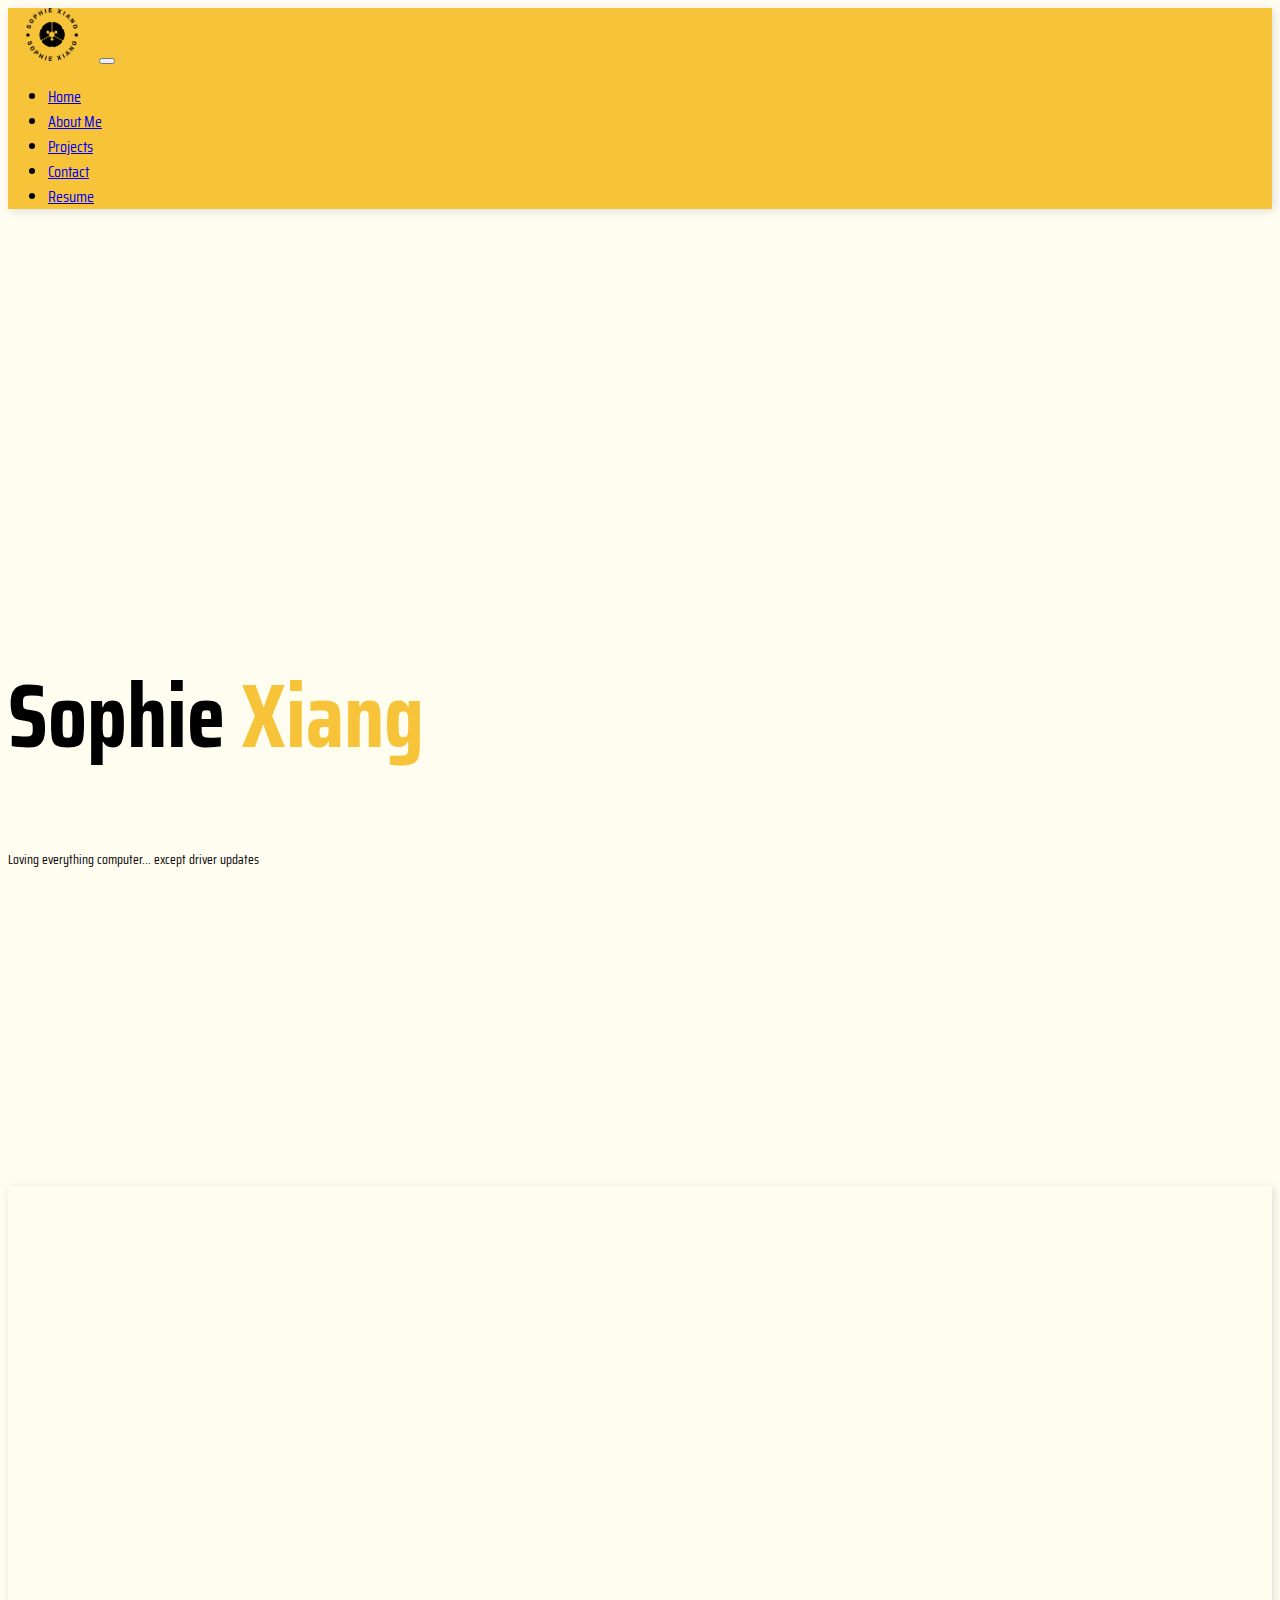
==== commit 50cfbdf8: "Update index.html" ====
--- a/index.html
+++ b/index.html
@@ -50,7 +50,7 @@
       <div class="container">
         <!-- Logo -->
         <img
-          src="/Bootstrap-webpage/media/Sophie-logo-embelm.png"
+          src="/media/Sophie-logo-embelm.png"
           class="img-fluid fade-in"
           width="7%"
           alt="Responsive image"
@@ -85,7 +85,7 @@
             </li>
             <li class="nav-item">
               <a
-                href="/Bootstrap-webpage/media/Sophie-Xiang-CV.pdf"
+                href="/media/Sophie-Xiang-CV.pdf"
                 class="nav-link"
                 target="”_blank”"
                 ><span>Resume</span></a
@@ -190,7 +190,7 @@
           <!-- row 1-->
           <div class="col-6 text-center">
             <a href="https://sophiex.uk/Digital-Clock/" target="_blank">
-              <img src="/Bootstrap-webpage/media/DigitalClock.png" 
+              <img src="/media/DigitalClock.png" 
               class = "img-fluid rounded align-items-center" style="max-width: 75%;"
             /></a>
           </div>
